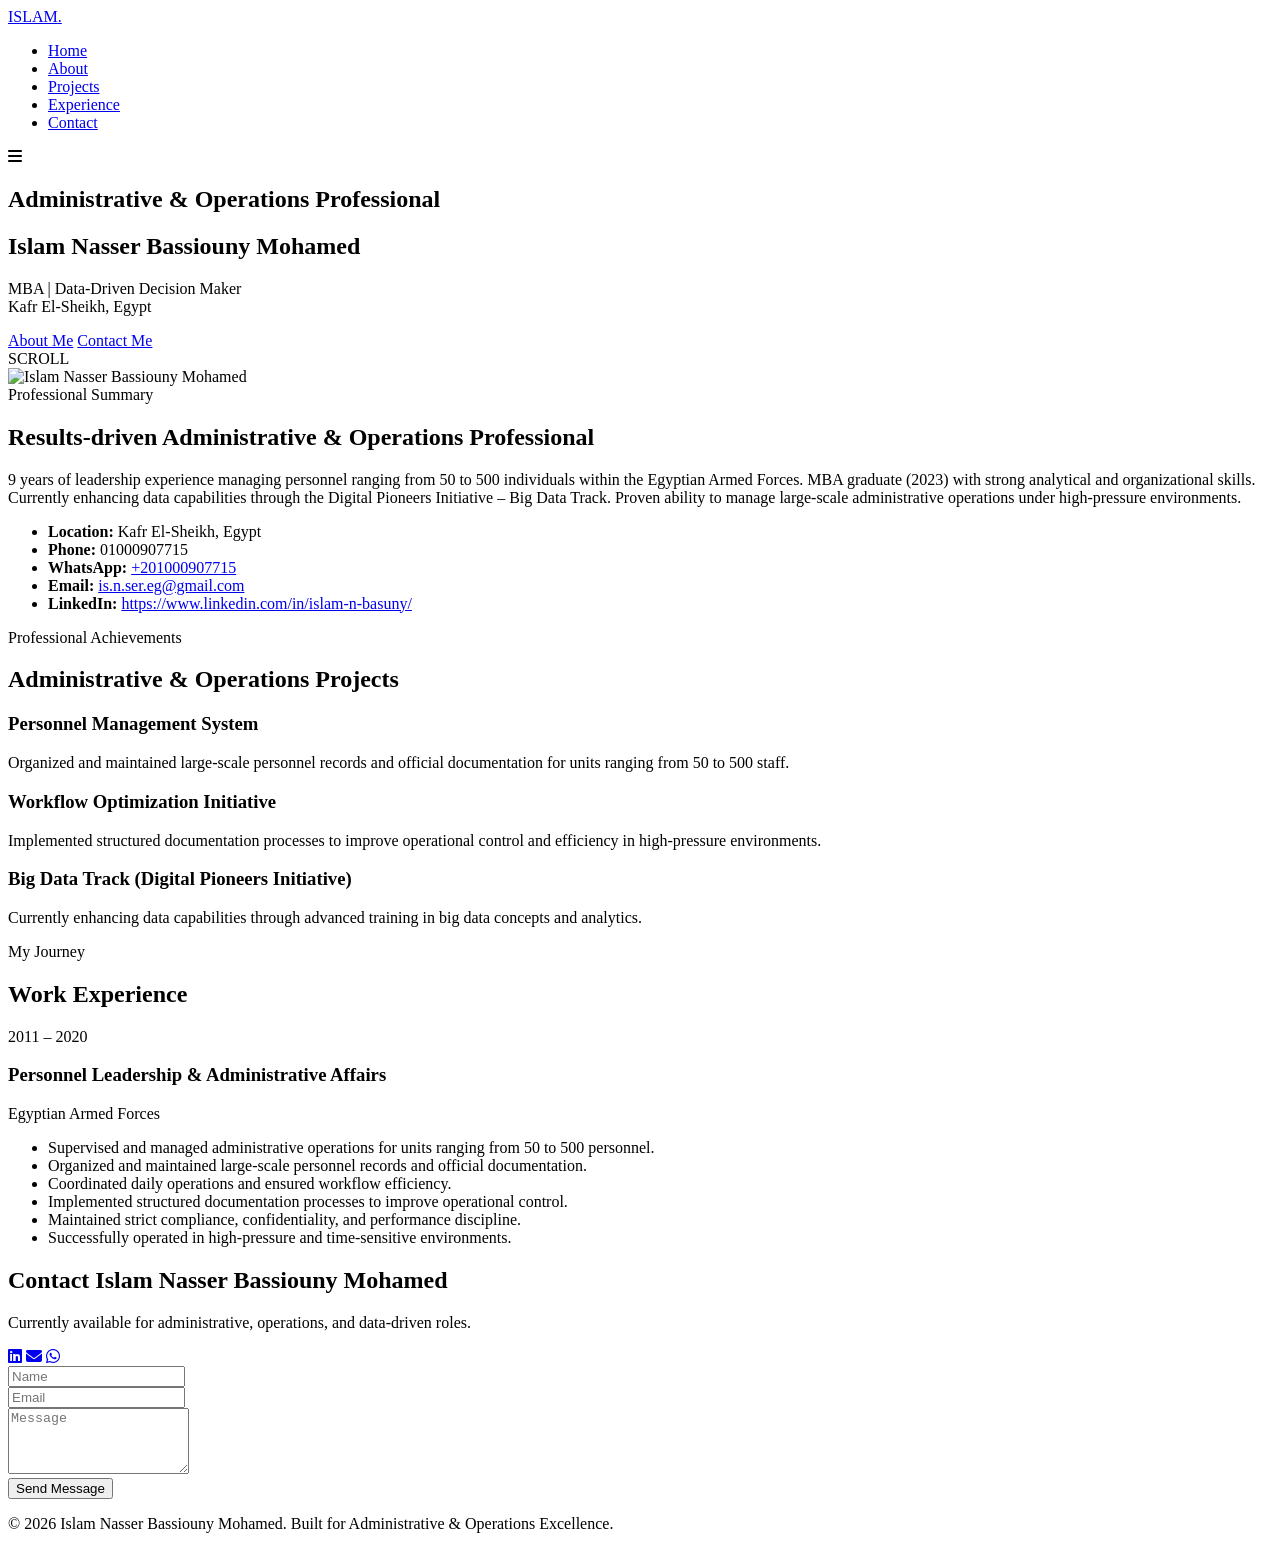
==== index.html @ fb4fb78d "Move portfolio files to root for GitHub Pages" ====
<!DOCTYPE html>
<html lang="en">

<head>
    <meta charset="UTF-8">
    <meta name="viewport" content="width=device-width, initial-scale=1.0">
    <meta name="description" content="Islam Nasser Bassiouny Mohamed | Administrative & Operations Professional Portfolio">
    <title>Islam Nasser Bassiouny Mohamed | Administrative & Operations Professional</title>

    <!-- Fonts -->
    <link rel="preconnect" href="https://fonts.googleapis.com">
    <link rel="preconnect" href="https://fonts.gstatic.com" crossorigin>
    <link
        href="https://fonts.googleapis.com/css2?family=Outfit:wght@300;400;600;800&family=Inter:wght@300;400;500;600&display=swap"
        rel="stylesheet">

    <!-- Icons -->
    <link rel="stylesheet" href="https://cdnjs.cloudflare.com/ajax/libs/font-awesome/6.4.0/css/all.min.css">

    <!-- Styles -->
    <link rel="stylesheet" href="style.css">
</head>

<body>
    <!-- Background Elements -->
    <div class="glow-sphere sphere-1"></div>
    <div class="glow-sphere sphere-2"></div>

    <!-- Navigation -->
    <nav id="navbar">
        <div class="nav-container">
            <a href="#" class="logo">ISLAM<span>.</span></a>
            <ul class="nav-links">
                <li><a href="#hero" class="active">Home</a></li>
                <li><a href="#about">About</a></li>
                <li><a href="#projects">Projects</a></li>
                <li><a href="#experience">Experience</a></li>
                <li><a href="#contact">Contact</a></li>
            </ul>
            <div class="menu-toggle">
                <i class="fas fa-bars"></i>
            </div>
        </div>
    </nav>

    <main>
        <!-- Hero Section -->
        <section id="hero" class="hero-section">
            <div class="container">
                <div class="hero-content">
                    <h2 class="reveal-text">Administrative & Operations Professional</h2>
                    <h1 class="reveal-text delay-1">Islam Nasser Bassiouny Mohamed</h1>
                    <p class="reveal-text delay-2">MBA | Data-Driven Decision Maker<br>Kafr El-Sheikh, Egypt</p>
                    <div class="hero-btns reveal-text delay-3">
                        <a href="#about" class="btn btn-primary">About Me</a>
                        <a href="mailto:is.n.ser.eg@gmail.com" class="btn btn-secondary">Contact Me</a>
                    </div>
                </div>
            </div>
            <div class="scroll-indicator">
                <span>SCROLL</span>
                <div class="line"></div>
            </div>
        </section>

        <!-- About Section -->
        <section id="about" class="section">
            <div class="container">
                <div class="about-flex">
                    <div class="about-image">
                        <div class="image-wrapper">
                            <img src="avatar.jpg" alt="Islam Nasser Bassiouny Mohamed">
                        </div>
                    </div>
                    <div class="about-content">
                        <span class="subtitle">Professional Summary</span>
                        <h2>Results-driven Administrative & Operations Professional</h2>
                        <p>9 years of leadership experience managing personnel ranging from 50 to 500 individuals within the Egyptian Armed Forces. MBA graduate (2023) with strong analytical and organizational skills. Currently enhancing data capabilities through the Digital Pioneers Initiative – Big Data Track. Proven ability to manage large-scale administrative operations under high-pressure environments.</p>
                        <ul class="contact-list">
                            <li><strong>Location:</strong> Kafr El-Sheikh, Egypt</li>
                            <li><strong>Phone:</strong> 01000907715</li>
                            <li><strong>WhatsApp:</strong> <a href="https://wa.me/201000907715" target="_blank">+201000907715</a></li>
                            <li><strong>Email:</strong> <a href="mailto:is.n.ser.eg@gmail.com">is.n.ser.eg@gmail.com</a></li>
                            <li><strong>LinkedIn:</strong> <a href="https://www.linkedin.com/in/islam-n-basuny/" target="_blank">https://www.linkedin.com/in/islam-n-basuny/</a></li>
                        </ul>
                    </div>
                </div>
            </div>
        </section>

        <!-- Projects Section -->
        <section id="projects" class="section">
            <div class="container">
                <div class="section-header">
                    <span class="subtitle">Professional Achievements</span>
                    <h2>Administrative & Operations Projects</h2>
                </div>
                <div class="projects-grid">
                    <div class="project-card">
                        <div class="project-info">
                            <h3>Personnel Management System</h3>
                            <p>Organized and maintained large-scale personnel records and official documentation for units ranging from 50 to 500 staff.</p>
                        </div>
                    </div>
                    <div class="project-card">
                        <div class="project-info">
                            <h3>Workflow Optimization Initiative</h3>
                            <p>Implemented structured documentation processes to improve operational control and efficiency in high-pressure environments.</p>
                        </div>
                    </div>
                    <div class="project-card">
                        <div class="project-info">
                            <h3>Big Data Track (Digital Pioneers Initiative)</h3>
                            <p>Currently enhancing data capabilities through advanced training in big data concepts and analytics.</p>
                        </div>
                    </div>
                </div>
            </div>
        </section>

        <!-- Experience Section -->
        <section id="experience" class="section">
            <div class="container">
                <div class="section-header">
                    <span class="subtitle">My Journey</span>
                    <h2>Work Experience</h2>
                </div>
                <div class="experience-list">
                    <div class="experience-item">
                        <div class="exp-date">2011 – 2020</div>
                        <div class="exp-content">
                            <h3>Personnel Leadership & Administrative Affairs</h3>
                            <p class="company">Egyptian Armed Forces</p>
                            <ul>
                                <li>Supervised and managed administrative operations for units ranging from 50 to 500 personnel.</li>
                                <li>Organized and maintained large-scale personnel records and official documentation.</li>
                                <li>Coordinated daily operations and ensured workflow efficiency.</li>
                                <li>Implemented structured documentation processes to improve operational control.</li>
                                <li>Maintained strict compliance, confidentiality, and performance discipline.</li>
                                <li>Successfully operated in high-pressure and time-sensitive environments.</li>
                            </ul>
                        </div>
                    </div>
                </div>
            </div>
        </section>

        <!-- Contact Section -->
        <section id="contact" class="section">
            <div class="container">
                <div class="contact-card">
                    <div class="contact-info">
                        <h2>Contact Islam Nasser Bassiouny Mohamed</h2>
                        <p>Currently available for administrative, operations, and data-driven roles.</p>
                        <div class="social-links">
                            <a href="https://www.linkedin.com/in/islam-n-basuny/" target="_blank"><i class="fab fa-linkedin"></i></a>
                            <a href="mailto:is.n.ser.eg@gmail.com"><i class="fas fa-envelope"></i></a>
                            <a href="https://wa.me/201000907715" target="_blank"><i class="fab fa-whatsapp"></i></a>
                        </div>
                    </div>
                    <form class="contact-form">
                        <div class="form-group">
                            <input type="text" placeholder="Name" required>
                        </div>
                        <div class="form-group">
                            <input type="email" placeholder="Email" required>
                        </div>
                        <div class="form-group">
                            <textarea placeholder="Message" rows="4" required></textarea>
                        </div>
                        <button type="submit" class="btn btn-primary">Send Message</button>
                    </form>
                </div>
            </div>
        </section>
    </main>

    <footer>
        <div class="container">
            <p>&copy; 2026 Islam Nasser Bassiouny Mohamed. Built for Administrative & Operations Excellence.</p>
        </div>
    </footer>

    <!-- Scripts -->
    <script src="script.js"></script>
</body>

</html>
---- style.css ----
/* ...existing code from protfolio-master/style.css... */
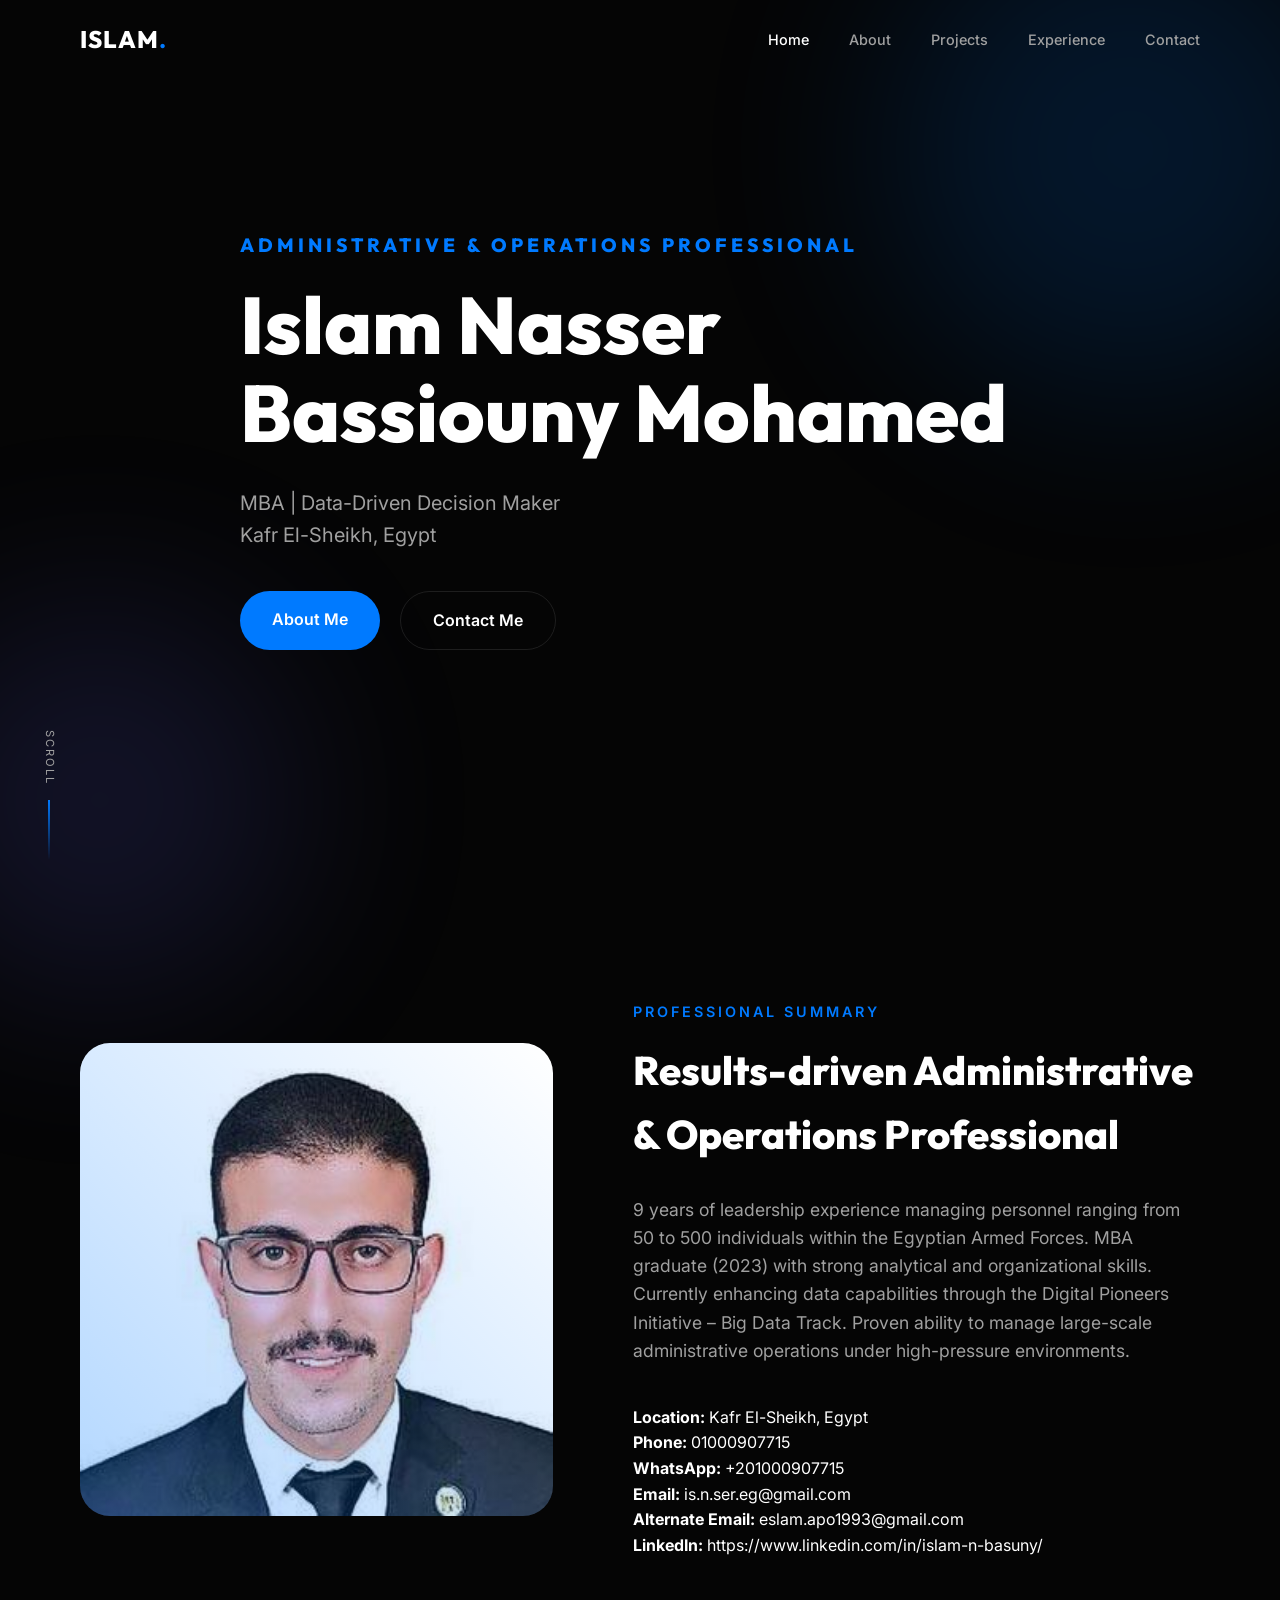
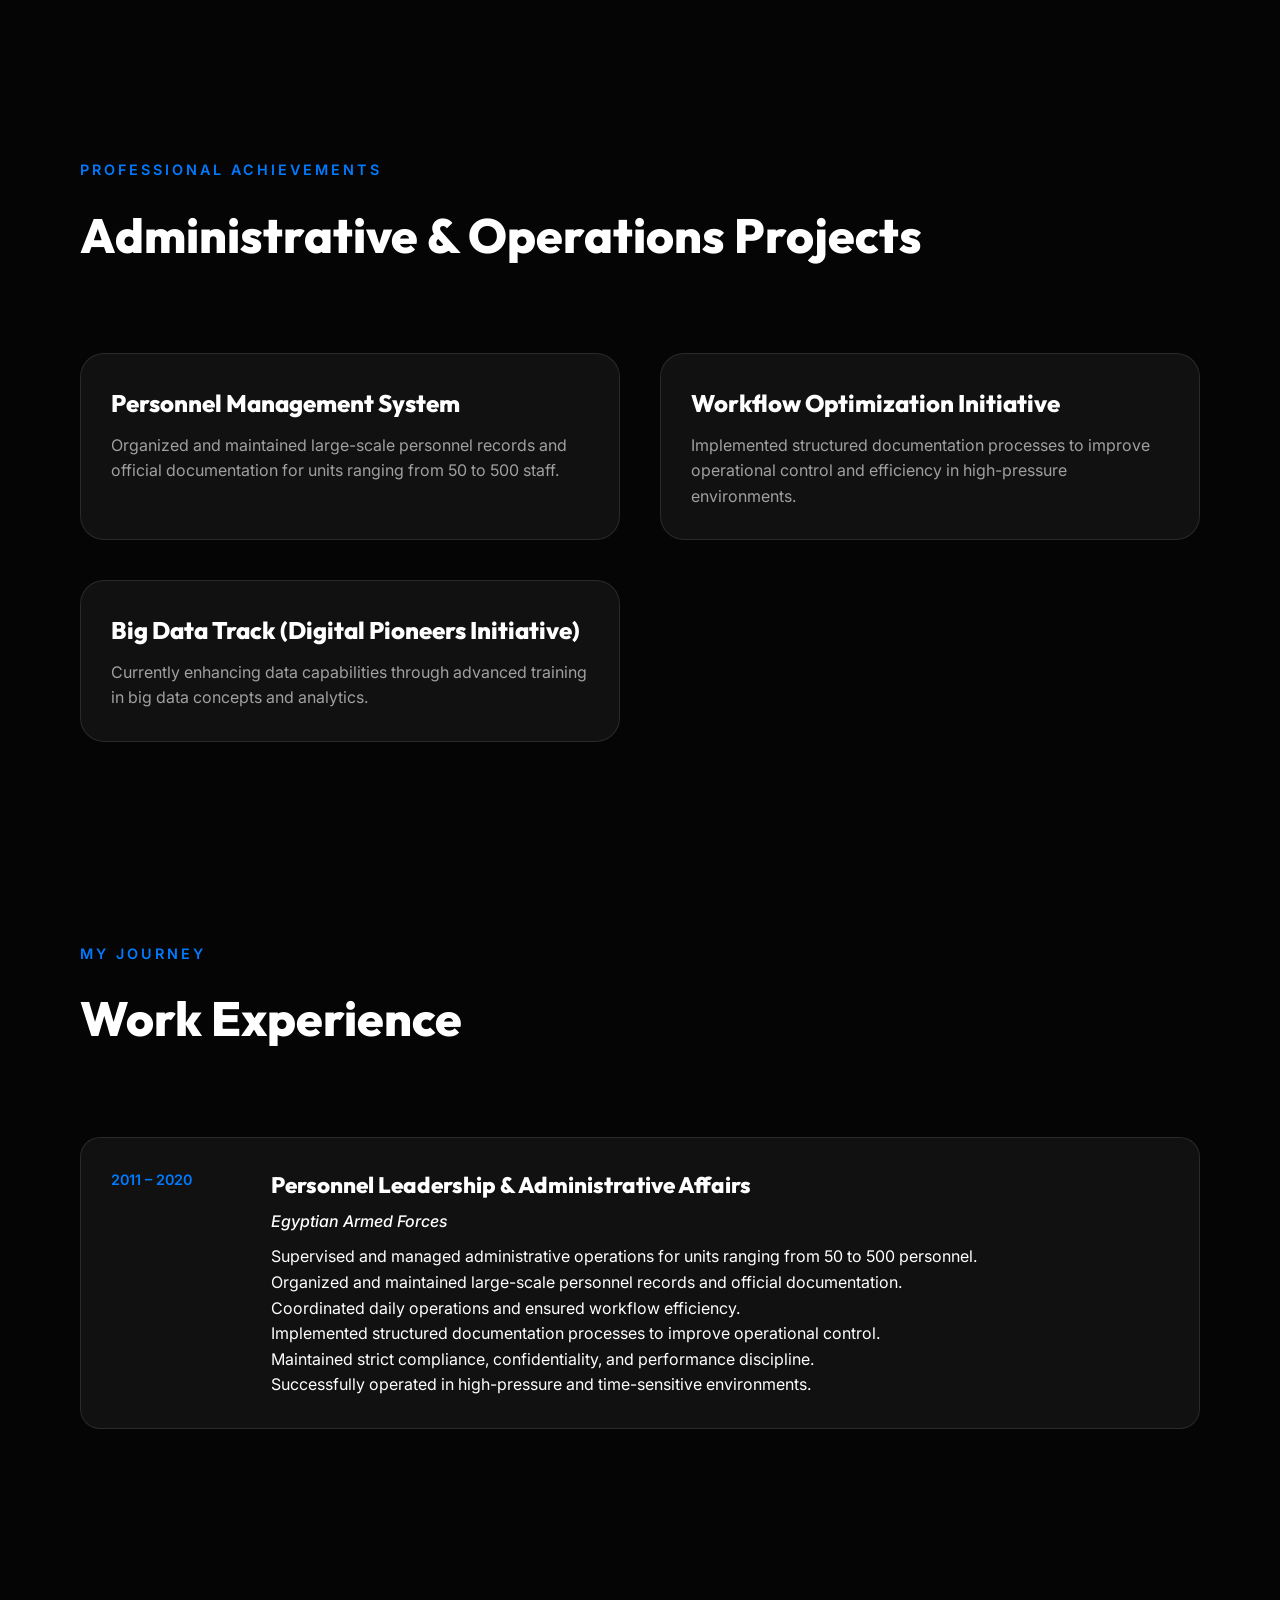
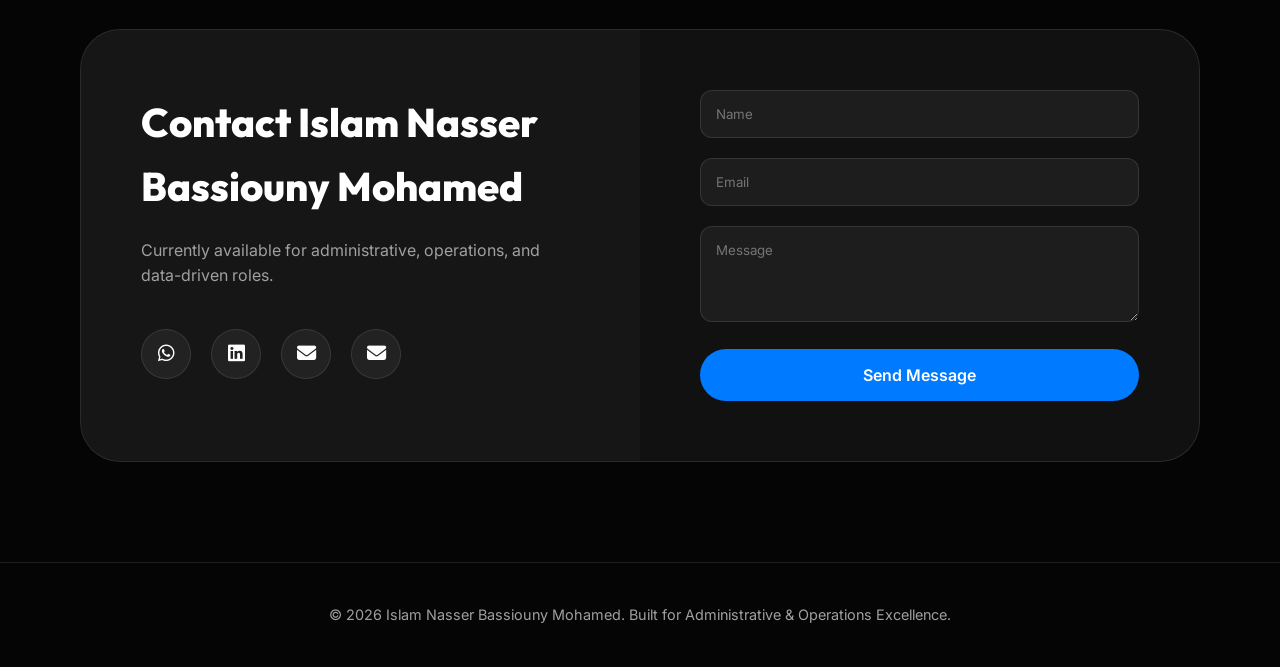
==== commit f635479a: "Remove portfolio files and assets, including README, HTML, CSS, JS, and images; restructure project " ====
--- a/index.html
+++ b/index.html
@@ -55,6 +55,7 @@
                         <a href="#about" class="btn btn-primary">About Me</a>
                         <a href="mailto:is.n.ser.eg@gmail.com" class="btn btn-secondary">Contact Me</a>
                     </div>
+                    <!-- Contact info removed as requested -->
                 </div>
             </div>
             <div class="scroll-indicator">
@@ -81,6 +82,7 @@
                             <li><strong>Phone:</strong> 01000907715</li>
                             <li><strong>WhatsApp:</strong> <a href="https://wa.me/201000907715" target="_blank">+201000907715</a></li>
                             <li><strong>Email:</strong> <a href="mailto:is.n.ser.eg@gmail.com">is.n.ser.eg@gmail.com</a></li>
+                            <li><strong>Alternate Email:</strong> <a href="mailto:eslam.apo1993@gmail.com">eslam.apo1993@gmail.com</a></li>
                             <li><strong>LinkedIn:</strong> <a href="https://www.linkedin.com/in/islam-n-basuny/" target="_blank">https://www.linkedin.com/in/islam-n-basuny/</a></li>
                         </ul>
                     </div>
@@ -153,9 +155,10 @@
                         <h2>Contact Islam Nasser Bassiouny Mohamed</h2>
                         <p>Currently available for administrative, operations, and data-driven roles.</p>
                         <div class="social-links">
+                                                        <a href="https://wa.me/201000907715" target="_blank"><i class="fab fa-whatsapp"></i></a>
                             <a href="https://www.linkedin.com/in/islam-n-basuny/" target="_blank"><i class="fab fa-linkedin"></i></a>
                             <a href="mailto:is.n.ser.eg@gmail.com"><i class="fas fa-envelope"></i></a>
-                            <a href="https://wa.me/201000907715" target="_blank"><i class="fab fa-whatsapp"></i></a>
+                            <a href="mailto:eslam.apo1993@gmail.com"><i class="fas fa-envelope"></i></a>
                         </div>
                     </div>
                     <form class="contact-form">
@@ -185,4 +188,4 @@
     <script src="script.js"></script>
 </body>
 
-</html>
+</html>
--- a/style.css
+++ b/style.css
@@ -1 +1,632 @@
-/* ...existing code from protfolio-master/style.css... */+:root {
+    --bg-color: #050505;
+    --text-color: #ffffff;
+    --text-muted: #a0a0a0;
+    --primary-color: #007aff;
+    --secondary-color: #6366f1;
+    --accent-color: #ff2d55;
+    --glass-bg: rgba(255, 255, 255, 0.05);
+    --glass-border: rgba(255, 255, 255, 0.1);
+    --nav-height: 80px;
+    --container-width: 1200px;
+    --transition: all 0.4s cubic-bezier(0.16, 1, 0.3, 1);
+}
+
+* {
+    margin: 0;
+    padding: 0;
+    box-sizing: border-box;
+    font-family: 'Inter', sans-serif;
+}
+
+html {
+    scroll-behavior: smooth;
+}
+
+body {
+    background-color: var(--bg-color);
+    color: var(--text-color);
+    overflow-x: hidden;
+    line-height: 1.6;
+}
+
+h1,
+h2,
+h3,
+.logo {
+    font-family: 'Outfit', sans-serif;
+    font-weight: 800;
+}
+
+a {
+    text-decoration: none;
+    color: inherit;
+    transition: var(--transition);
+}
+
+ul {
+    list-style: none;
+}
+
+.container {
+    max-width: var(--container-width);
+    margin: 0 auto;
+    padding: 0 40px;
+}
+
+section {
+    padding: 100px 0;
+    position: relative;
+    z-index: 1;
+}
+
+/* Background Spheres */
+.glow-sphere {
+    position: fixed;
+    border-radius: 50%;
+    filter: blur(100px);
+    z-index: 0;
+    opacity: 0.15;
+    pointer-events: none;
+}
+
+.sphere-1 {
+    width: 500px;
+    height: 500px;
+    background: var(--primary-color);
+    top: -100px;
+    right: -100px;
+    animation: move-sphere 20s infinite alternate ease-in-out;
+}
+
+.sphere-2 {
+    width: 400px;
+    height: 400px;
+    background: var(--secondary-color);
+    bottom: -100px;
+    left: -100px;
+    animation: move-sphere 25s infinite alternate-reverse ease-in-out;
+}
+
+@keyframes move-sphere {
+    0% {
+        transform: translate(0, 0);
+    }
+
+    100% {
+        transform: translate(50px, 100px);
+    }
+}
+
+/* Navigation */
+#navbar {
+    height: var(--nav-height);
+    width: 100%;
+    position: fixed;
+    top: 0;
+    left: 0;
+    z-index: 100;
+    display: flex;
+    align-items: center;
+    transition: var(--transition);
+}
+
+#navbar.scrolled {
+    background: rgba(5, 5, 5, 0.8);
+    backdrop-filter: blur(20px);
+    border-bottom: 1px solid var(--glass-border);
+}
+
+.nav-container {
+    max-width: var(--container-width);
+    width: 100%;
+    margin: 0 auto;
+    padding: 0 40px;
+    display: flex;
+    justify-content: space-between;
+    align-items: center;
+}
+
+.logo {
+    font-size: 1.5rem;
+    letter-spacing: 1px;
+}
+
+.logo span {
+    color: var(--primary-color);
+}
+
+.nav-links {
+    display: flex;
+    gap: 40px;
+}
+
+.nav-links a {
+    font-size: 0.9rem;
+    font-weight: 500;
+    color: var(--text-muted);
+}
+
+.nav-links a:hover,
+.nav-links a.active {
+    color: var(--text-color);
+}
+
+.menu-toggle {
+    display: none;
+    font-size: 1.5rem;
+    cursor: pointer;
+}
+
+/* Hero Section */
+.hero-section {
+    height: 100vh;
+    display: flex;
+    align-items: center;
+    padding-top: var(--nav-height);
+}
+
+.hero-content {
+    max-width: 800px;
+}
+
+.hero-content h2 {
+    font-size: 1.2rem;
+    color: var(--primary-color);
+    text-transform: uppercase;
+    letter-spacing: 4px;
+    margin-bottom: 20px;
+}
+
+.hero-content h1 {
+    font-size: 5rem;
+    line-height: 1.1;
+    margin-bottom: 30px;
+}
+
+.hero-content h1 span {
+    background: linear-gradient(90deg, var(--primary-color), var(--secondary-color));
+    -webkit-background-clip: text;
+    -webkit-text-fill-color: transparent;
+}
+
+.hero-content p {
+    font-size: 1.25rem;
+    color: var(--text-muted);
+    margin-bottom: 40px;
+    max-width: 600px;
+}
+
+.hero-btns {
+    display: flex;
+    gap: 20px;
+}
+
+.btn {
+    padding: 16px 32px;
+    border-radius: 50px;
+    font-weight: 600;
+    font-size: 1rem;
+    cursor: pointer;
+    border: none;
+    transition: var(--transition);
+}
+
+.btn-primary {
+    background: var(--primary-color);
+    color: white;
+}
+
+.btn-primary:hover {
+    background: #006ae0;
+    transform: translateY(-5px);
+    box-shadow: 0 10px 30px rgba(0, 122, 255, 0.3);
+}
+
+.btn-secondary {
+    background: transparent;
+    color: white;
+    border: 1px solid var(--glass-border);
+}
+
+.btn-secondary:hover {
+    background: var(--glass-bg);
+    transform: translateY(-5px);
+}
+
+/* Scroll Indicator */
+.scroll-indicator {
+    position: absolute;
+    bottom: 40px;
+    left: 40px;
+    display: flex;
+    flex-direction: column;
+    align-items: center;
+    gap: 15px;
+}
+
+.scroll-indicator span {
+    font-size: 0.7rem;
+    letter-spacing: 2px;
+    writing-mode: vertical-lr;
+    color: var(--text-muted);
+}
+
+.scroll-indicator .line {
+    width: 2px;
+    height: 60px;
+    background: linear-gradient(to bottom, var(--primary-color), transparent);
+}
+
+/* Sections Common */
+.section-header {
+    margin-bottom: 80px;
+}
+
+.subtitle {
+    font-size: 0.9rem;
+    color: var(--primary-color);
+    text-transform: uppercase;
+    letter-spacing: 3px;
+    font-weight: 600;
+    display: block;
+    margin-bottom: 15px;
+}
+
+.section-header h2 {
+    font-size: 3rem;
+}
+
+/* Projects Grid */
+.projects-grid {
+    display: grid;
+    grid-template-columns: repeat(auto-fill, minmax(350px, 1fr));
+    gap: 40px;
+}
+
+.project-card {
+    border-radius: 24px;
+    overflow: hidden;
+    background: var(--glass-bg);
+    border: 1px solid var(--glass-border);
+    transition: var(--transition);
+}
+
+.project-card:hover {
+    transform: translateY(-10px);
+    border-color: rgba(255, 255, 255, 0.2);
+}
+
+.project-img {
+    height: 300px;
+    position: relative;
+    overflow: hidden;
+}
+
+.project-img img {
+    width: 100%;
+    height: 100%;
+    object-fit: cover;
+    transition: var(--transition);
+}
+
+.project-card:hover .project-img img {
+    transform: scale(1.1);
+}
+
+.project-overlay {
+    position: absolute;
+    top: 0;
+    left: 0;
+    width: 100%;
+    height: 100%;
+    background: rgba(0, 0, 0, 0.4);
+    opacity: 0;
+    transition: var(--transition);
+    display: flex;
+    justify-content: space-between;
+    align-items: flex-end;
+    padding: 30px;
+}
+
+.project-card:hover .project-overlay {
+    opacity: 1;
+}
+
+.project-tags {
+    display: flex;
+    gap: 10px;
+}
+
+.project-tags span {
+    background: rgba(255, 255, 255, 0.2);
+    backdrop-filter: blur(10px);
+    padding: 6px 14px;
+    border-radius: 50px;
+    font-size: 0.75rem;
+    font-weight: 500;
+}
+
+.project-link {
+    width: 50px;
+    height: 50px;
+    background: white;
+    color: black;
+    border-radius: 50%;
+    display: flex;
+    align-items: center;
+    justify-content: center;
+    font-size: 1.2rem;
+}
+
+.project-info {
+    padding: 30px;
+}
+
+.project-info h3 {
+    font-size: 1.5rem;
+    margin-bottom: 10px;
+}
+
+.project-info p {
+    color: var(--text-muted);
+}
+
+/* About Section */
+.about-flex {
+    display: flex;
+    align-items: center;
+    gap: 80px;
+}
+
+.about-image {
+    flex: 1;
+}
+
+.image-wrapper {
+    position: relative;
+    border-radius: 30px;
+    overflow: hidden;
+}
+
+.image-wrapper::after {
+    content: '';
+    position: absolute;
+    top: 0;
+    left: 0;
+    width: 100%;
+    height: 100%;
+    background: linear-gradient(45deg, var(--primary-color), transparent);
+    opacity: 0.3;
+}
+
+.about-image img {
+    width: 100%;
+    display: block;
+}
+
+.about-content {
+    flex: 1.2;
+}
+
+.about-content h2 {
+    font-size: 2.5rem;
+    margin-bottom: 30px;
+}
+
+.about-content p {
+    font-size: 1.1rem;
+    color: var(--text-muted);
+    margin-bottom: 40px;
+}
+
+.skills-flex {
+    display: flex;
+    flex-wrap: wrap;
+    gap: 15px;
+}
+
+.skill-item {
+    background: var(--glass-bg);
+    border: 1px solid var(--glass-border);
+    padding: 10px 20px;
+    border-radius: 12px;
+    font-size: 0.9rem;
+    font-weight: 500;
+}
+
+/* Contact Section */
+.contact-card {
+    display: flex;
+    background: var(--glass-bg);
+    border-radius: 40px;
+    border: 1px solid var(--glass-border);
+    overflow: hidden;
+}
+
+.contact-info {
+    flex: 1;
+    padding: 60px;
+    background: rgba(255, 255, 255, 0.02);
+}
+
+.contact-info h2 {
+    font-size: 2.5rem;
+    margin-bottom: 20px;
+}
+
+.contact-info h2 span {
+    color: var(--primary-color);
+}
+
+.contact-info p {
+    color: var(--text-muted);
+    margin-bottom: 40px;
+}
+
+.social-links {
+    display: flex;
+    gap: 20px;
+}
+
+.social-links a {
+    width: 50px;
+    height: 50px;
+    background: var(--glass-bg);
+    border: 1px solid var(--glass-border);
+    border-radius: 50%;
+    display: flex;
+    align-items: center;
+    justify-content: center;
+    font-size: 1.2rem;
+}
+
+.social-links a:hover {
+    background: var(--primary-color);
+    border-color: var(--primary-color);
+}
+
+.contact-form {
+    flex: 1;
+    padding: 60px;
+    display: flex;
+    flex-direction: column;
+    gap: 20px;
+}
+
+.form-group input,
+.form-group textarea {
+    width: 100%;
+    padding: 15px;
+    background: rgba(255, 255, 255, 0.05);
+    border: 1px solid var(--glass-border);
+    border-radius: 12px;
+    color: white;
+    outline: none;
+    transition: var(--transition);
+}
+
+.form-group input:focus,
+.form-group textarea:focus {
+    border-color: var(--primary-color);
+    background: rgba(255, 255, 255, 0.08);
+}
+
+footer {
+    padding: 40px 0;
+    border-top: 1px solid var(--glass-border);
+    text-align: center;
+    color: var(--text-muted);
+    font-size: 0.9rem;
+}
+
+/* Reveal Animations */
+.reveal-text {
+    opacity: 0;
+    transform: translateY(30px);
+    transition: 1s cubic-bezier(0.16, 1, 0.3, 1);
+}
+
+.reveal-text.active {
+    opacity: 1;
+    transform: translateY(0);
+}
+
+.delay-1 {
+    transition-delay: 0.1s;
+}
+
+.delay-2 {
+    transition-delay: 0.2s;
+}
+
+.delay-3 {
+    transition-delay: 0.3s;
+}
+
+/* Experience List */
+.experience-list {
+    display: flex;
+    flex-direction: column;
+    gap: 40px;
+}
+
+.experience-item {
+    display: flex;
+    gap: 40px;
+    padding: 30px;
+    background: var(--glass-bg);
+    border: 1px solid var(--glass-border);
+    border-radius: 20px;
+    transition: var(--transition);
+}
+
+.experience-item:hover {
+    border-color: var(--primary-color);
+    transform: translateX(10px);
+}
+
+.exp-date {
+    font-size: 0.9rem;
+    color: var(--primary-color);
+    font-weight: 600;
+    min-width: 120px;
+}
+
+.exp-content h3 {
+    font-size: 1.4rem;
+    margin-bottom: 5px;
+}
+
+.company {
+    color: var(--text-color);
+    font-weight: 500;
+    margin-bottom: 10px;
+    font-style: italic;
+}
+
+.exp-content p:last-child {
+    color: var(--text-muted);
+}
+
+/* Responsive */
+@media (max-width: 1024px) {
+    .hero-content h1 {
+        font-size: 4rem;
+    }
+
+    .about-flex {
+        flex-direction: column;
+        gap: 40px;
+    }
+
+    .contact-card {
+        flex-direction: column;
+    }
+}
+
+@media (max-width: 768px) {
+    .container {
+        padding: 0 20px;
+    }
+
+    .hero-content h1 {
+        font-size: 3rem;
+    }
+
+    .nav-links {
+        display: none;
+    }
+
+    .menu-toggle {
+        display: block;
+    }
+
+    .section-header h2 {
+        font-size: 2rem;
+    }
+
+    .projects-grid {
+        grid-template-columns: 1fr;
+    }
+}
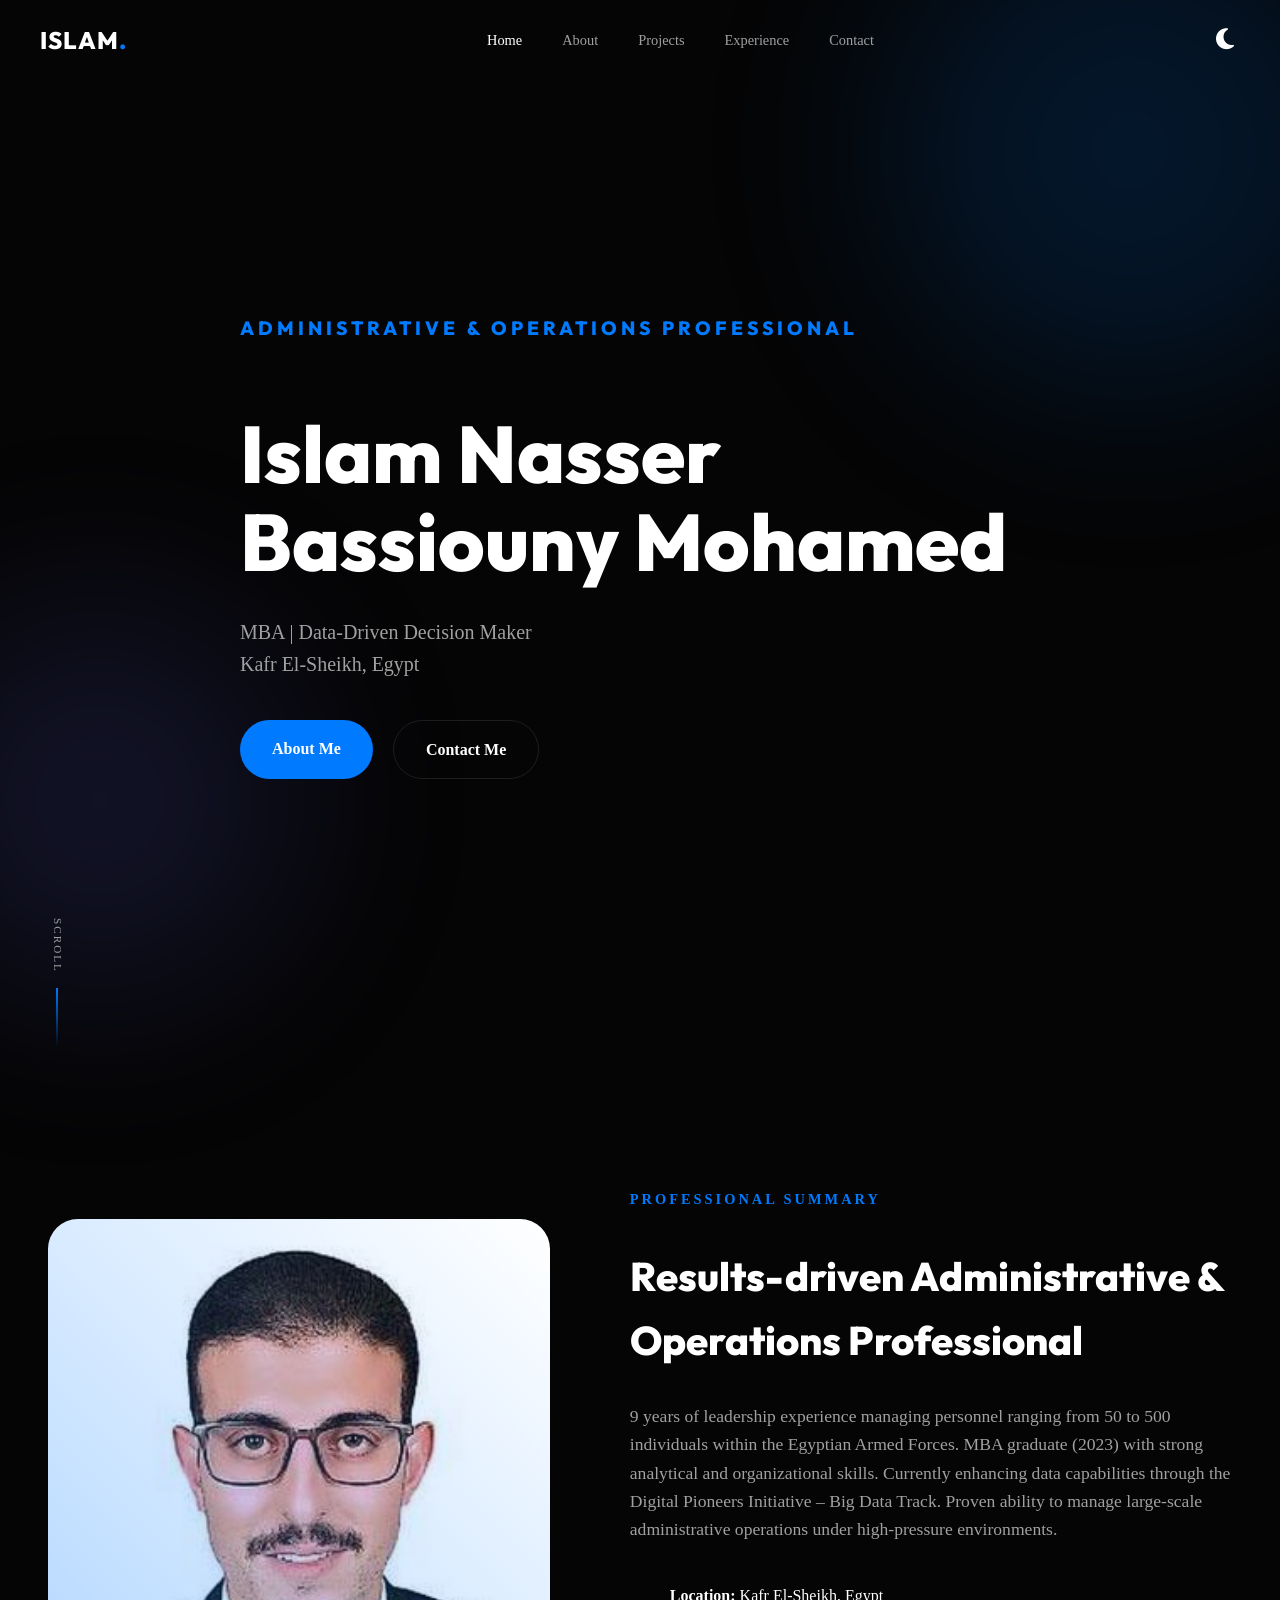
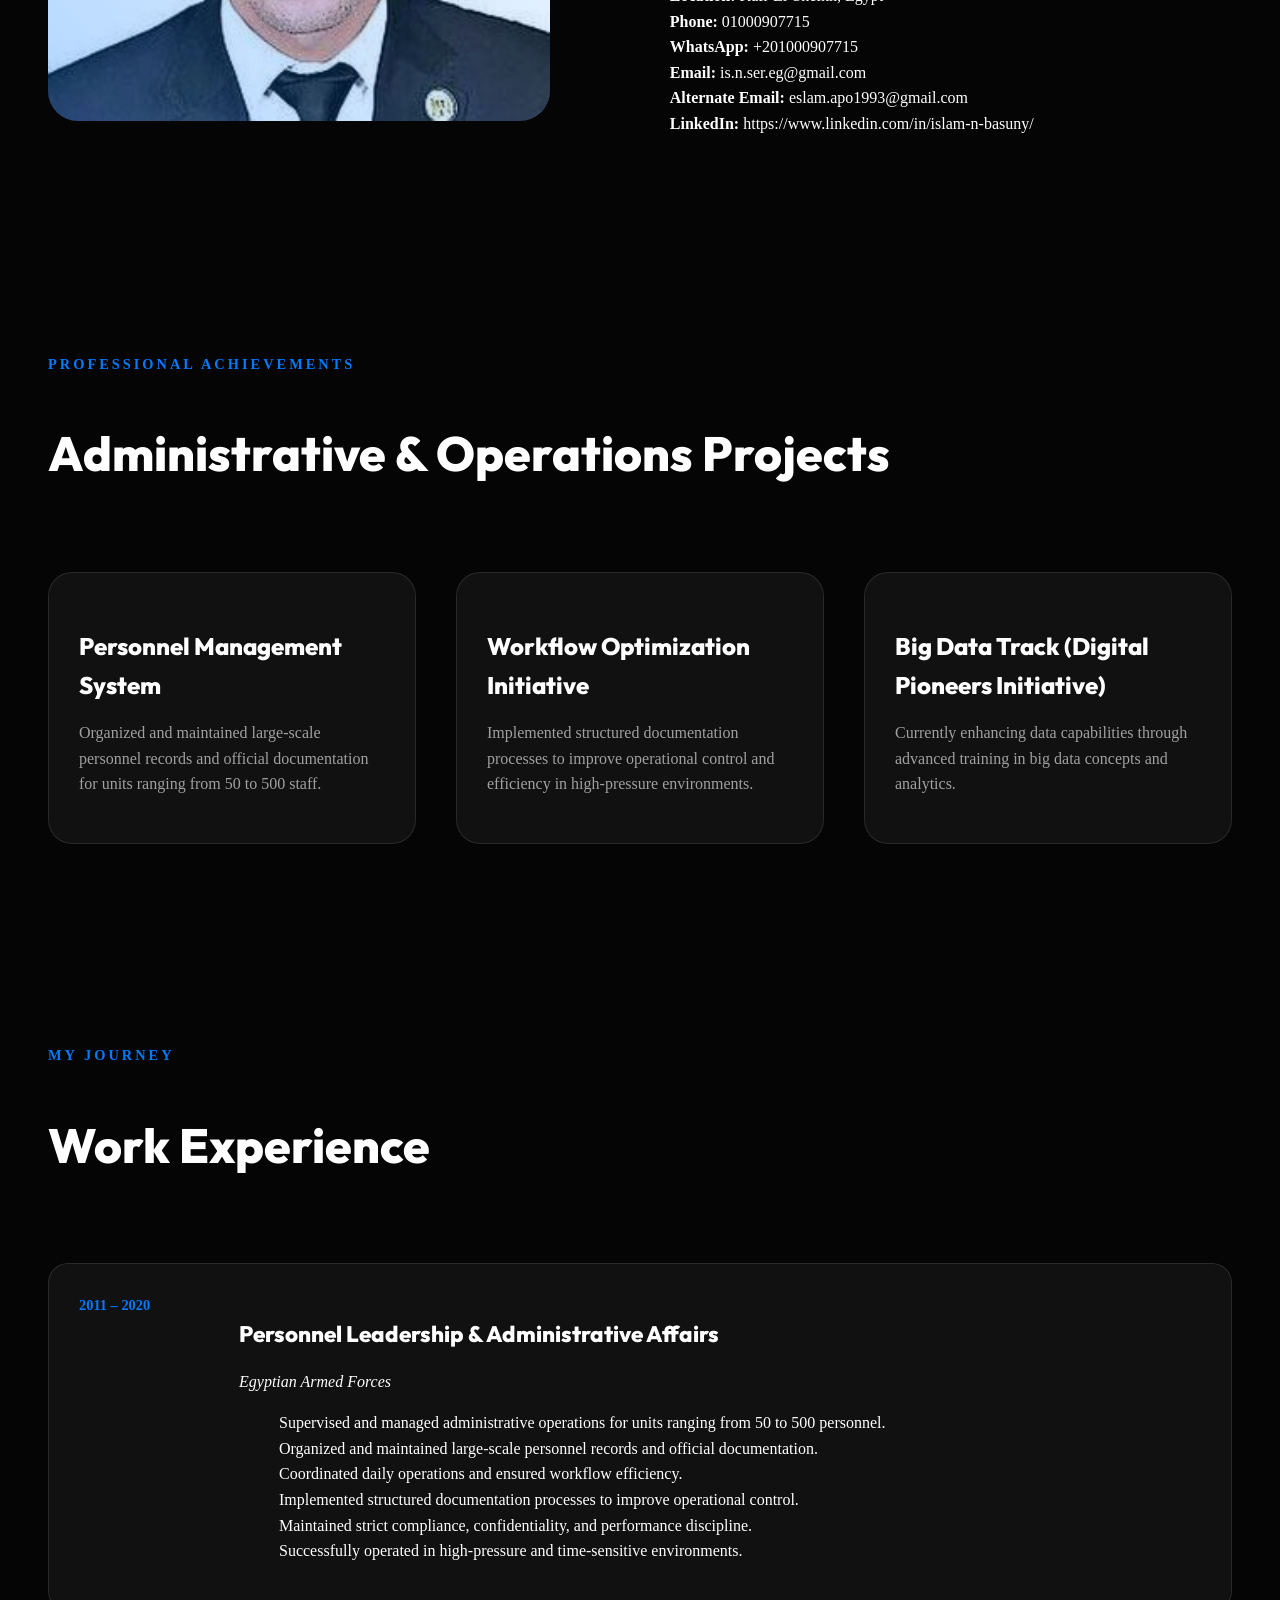
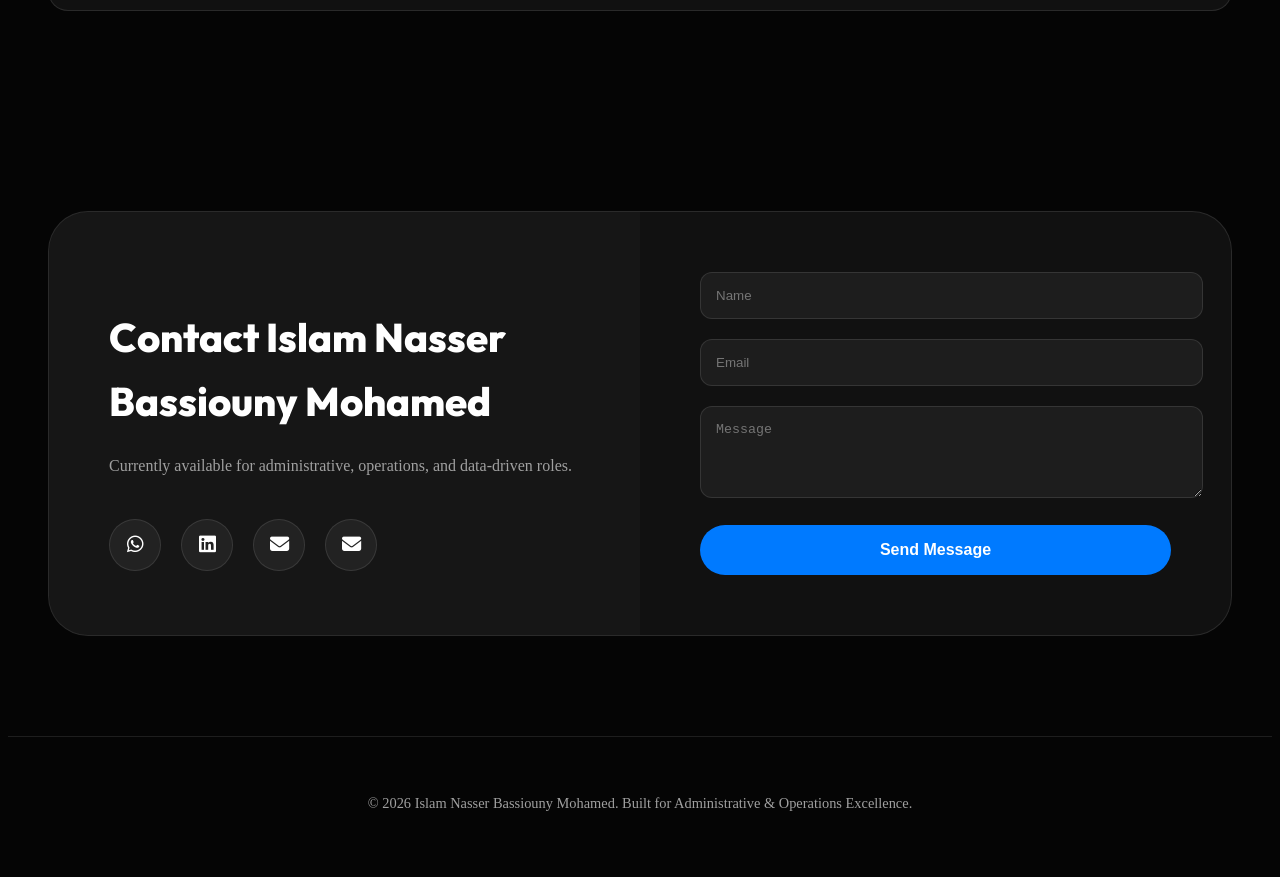
==== commit 2c492be6: "Add theme toggle functionality with light theme styles" ====
--- a/index.html
+++ b/index.html
@@ -37,6 +37,9 @@
                 <li><a href="#experience">Experience</a></li>
                 <li><a href="#contact">Contact</a></li>
             </ul>
+            <button id="theme-toggle" class="theme-toggle-btn" title="Toggle theme">
+                <i class="fas fa-moon"></i>
+            </button>
             <div class="menu-toggle">
                 <i class="fas fa-bars"></i>
             </div>
--- a/style.css
+++ b/style.css
@@ -12,6 +12,31 @@
     --transition: all 0.4s cubic-bezier(0.16, 1, 0.3, 1);
 }
 
+body.light-theme {
+    --bg-color: #f5f5f5;
+    --text-color: #222222;
+    --text-muted: #666666;
+    --primary-color: #007aff;
+    --secondary-color: #6366f1;
+    --accent-color: #ff2d55;
+    --glass-bg: rgba(0, 0, 0, 0.05);
+    --glass-border: rgba(0, 0, 0, 0.1);
+}
+
+.theme-toggle-btn {
+    background: none;
+    border: none;
+    color: var(--text-color);
+    font-size: 1.5rem;
+    cursor: pointer;
+    margin-left: 16px;
+    transition: var(--transition);
+}
+body.light-theme .theme-toggle-btn {
+    color: #222;
+}
+}
+
 * {
     margin: 0;
     padding: 0;
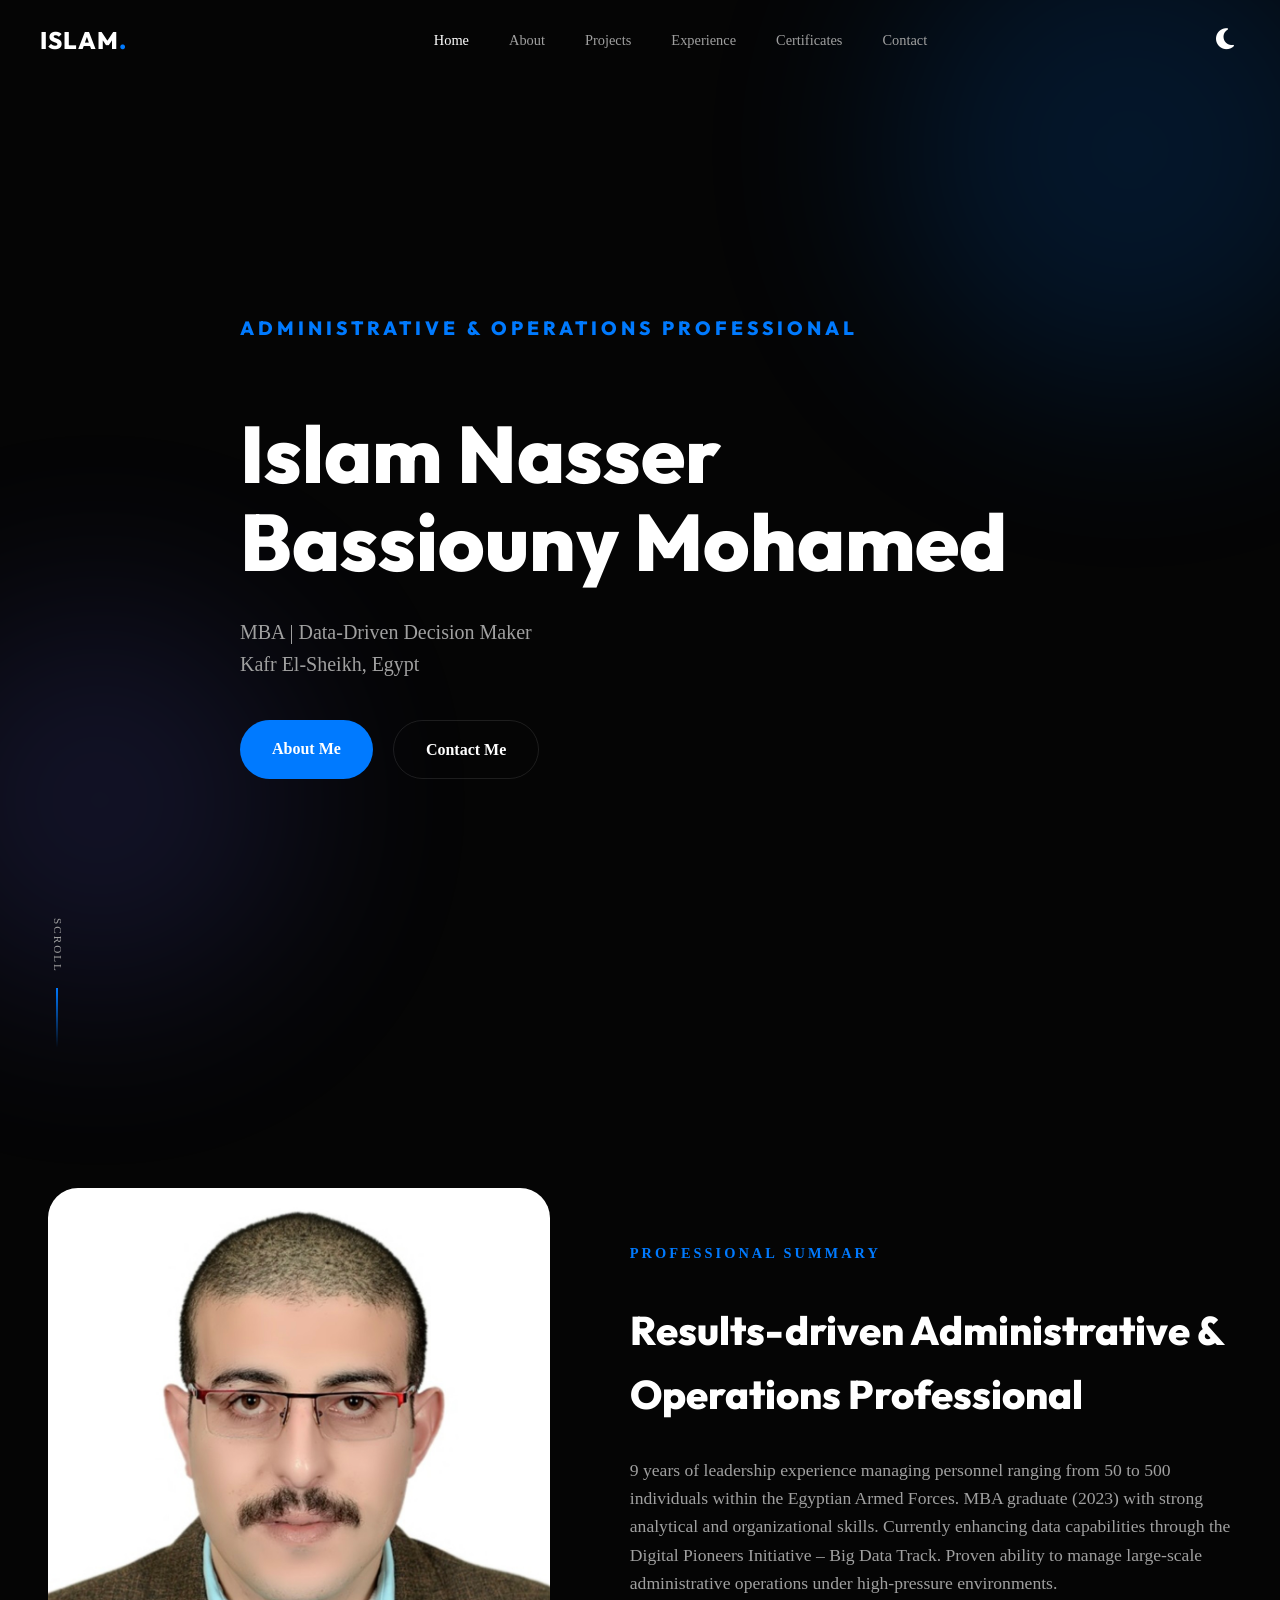
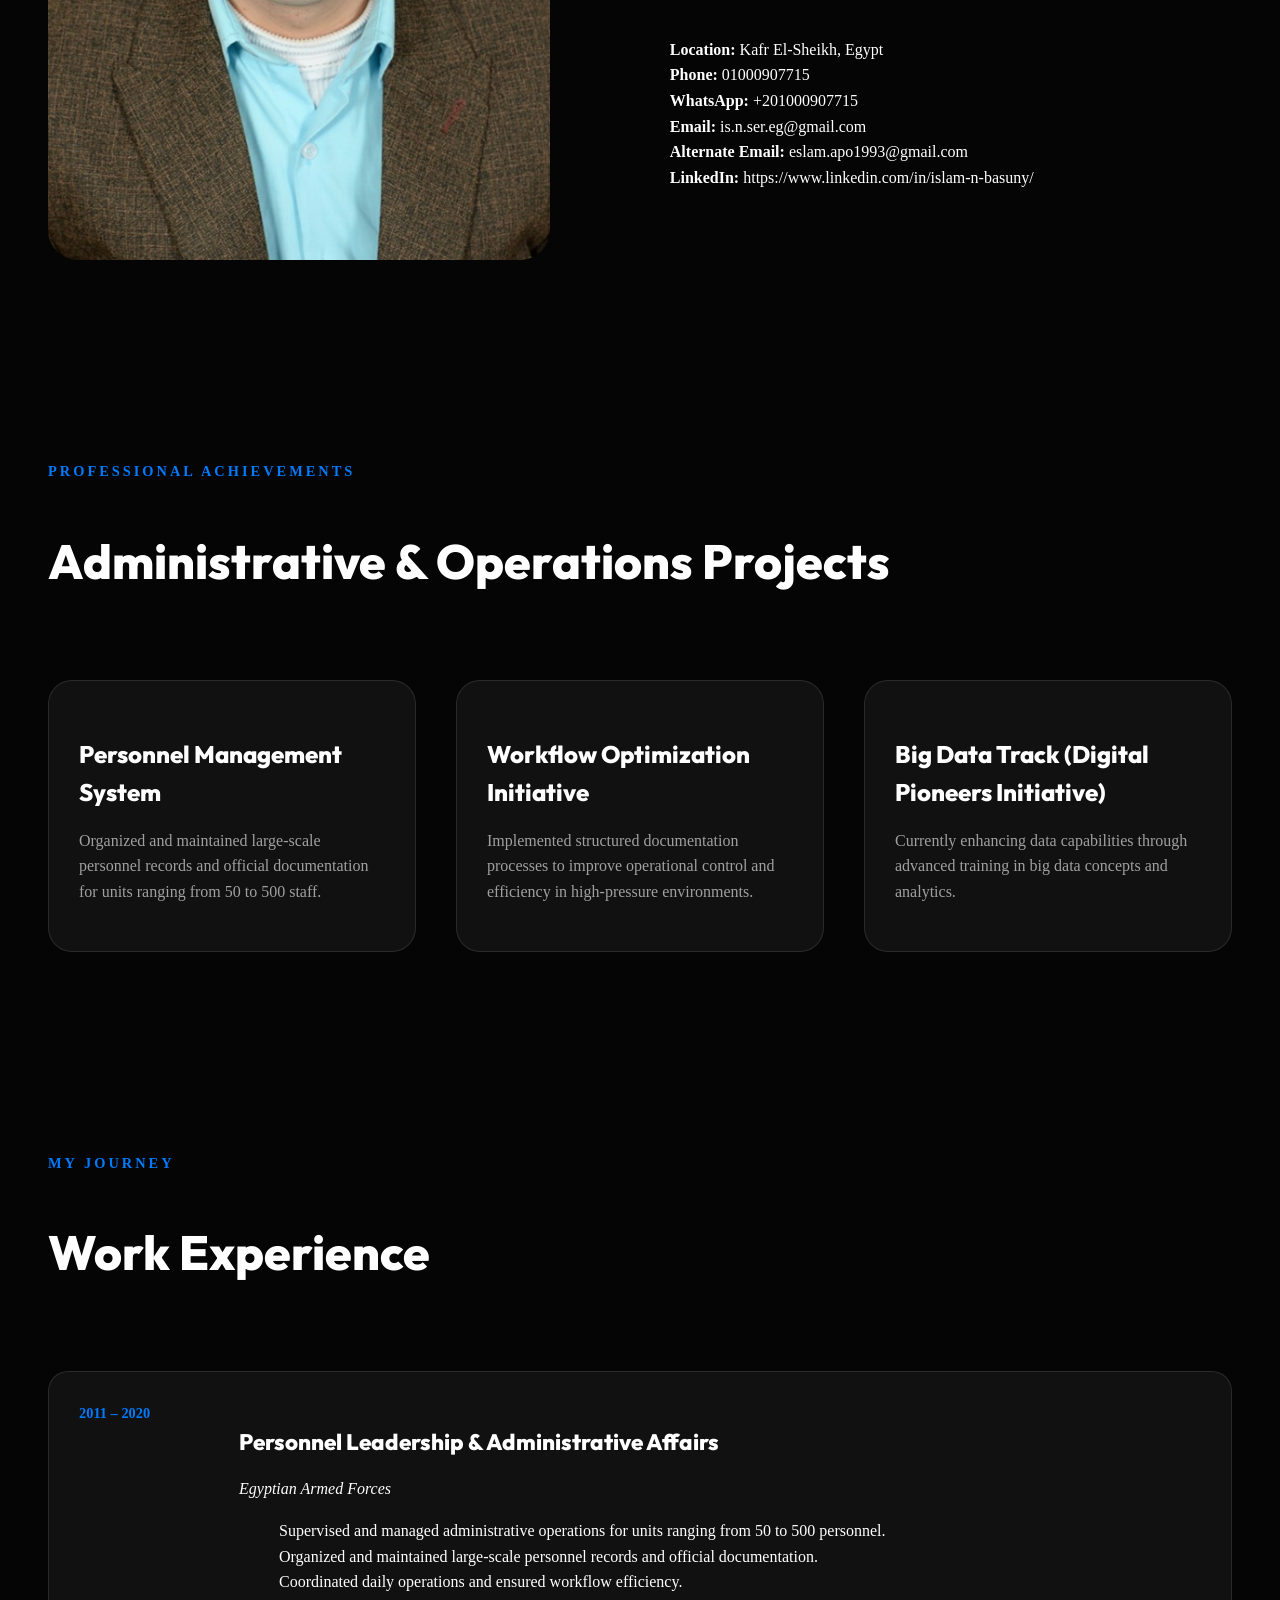
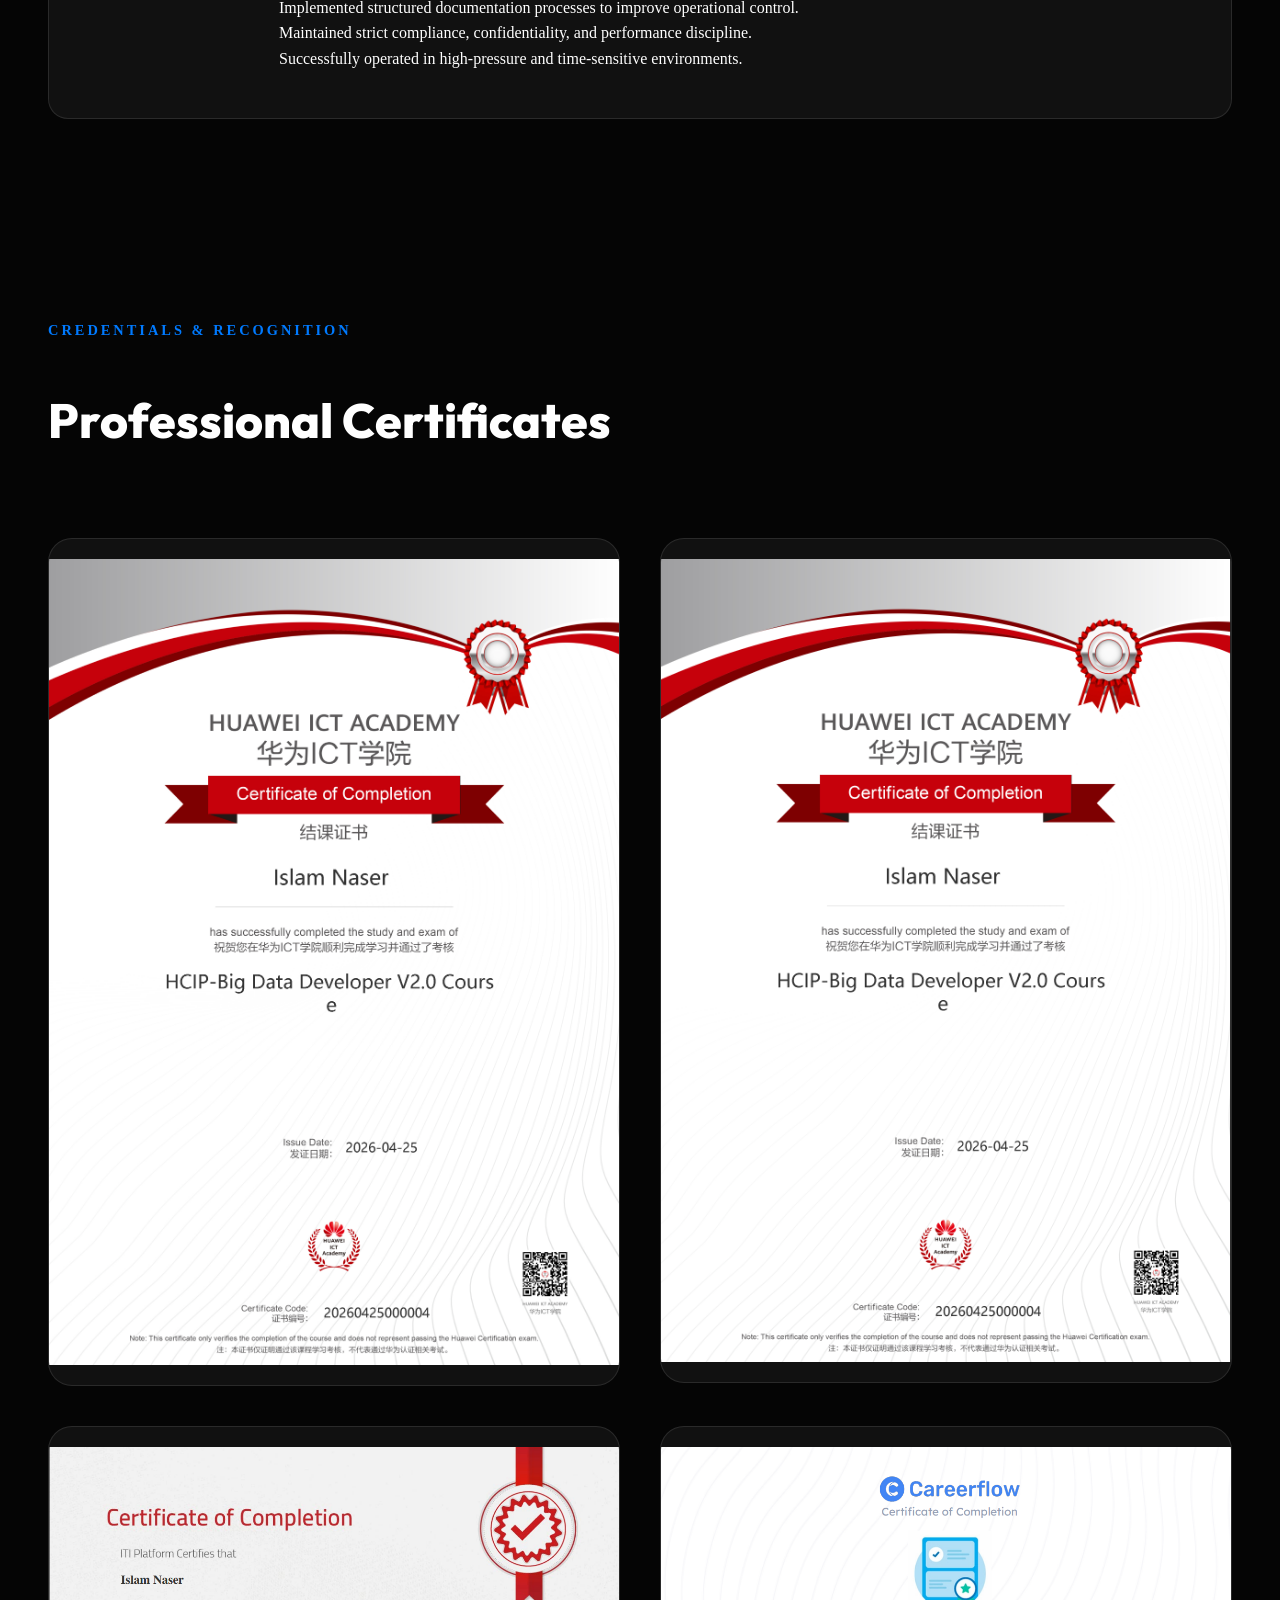
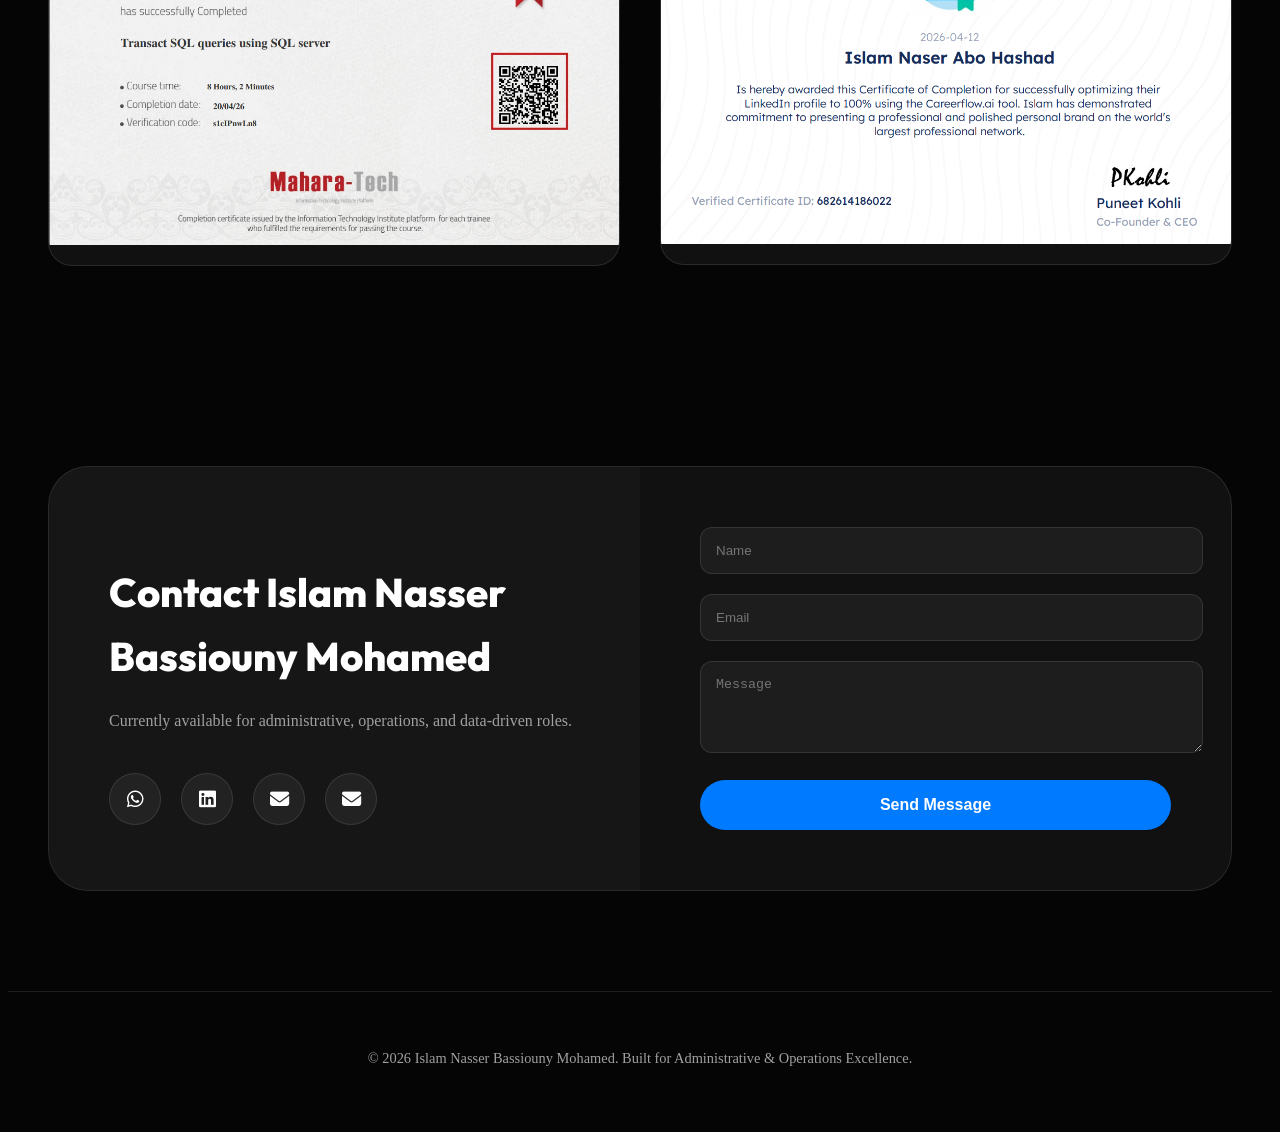
==== commit ab82de7c: "Refactor code structure for improved readability and maintainability" ====
--- a/index.html
+++ b/index.html
@@ -35,6 +35,7 @@
                 <li><a href="#about">About</a></li>
                 <li><a href="#projects">Projects</a></li>
                 <li><a href="#experience">Experience</a></li>
+                <li><a href="#certificates">Certificates</a></li>
                 <li><a href="#contact">Contact</a></li>
             </ul>
             <button id="theme-toggle" class="theme-toggle-btn" title="Toggle theme">
@@ -150,6 +151,30 @@
             </div>
         </section>
 
+        <!-- Certificates Section -->
+        <section id="certificates" class="section">
+            <div class="container">
+                <div class="section-header">
+                    <span class="subtitle">Credentials & Recognition</span>
+                    <h2>Professional Certificates</h2>
+                </div>
+                <div class="certificates-grid">
+                    <div class="certificate-card portrait">
+                        <img src="certificate 01.png" alt="Certificate 1">
+                    </div>
+                    <div class="certificate-card landscape">
+                        <img src="certificate landscape 02.png" alt="Certificate 2">
+                    </div>
+                    <div class="certificate-card landscape">
+                        <img src="certificate landscape 03.png" alt="Certificate 3">
+                    </div>
+                    <div class="certificate-card portrait">
+                        <img src="certificate 04.png" alt="Certificate 4">
+                    </div>
+                </div>
+            </div>
+        </section>
+
         <!-- Contact Section -->
         <section id="contact" class="section">
             <div class="container">
--- a/style.css
+++ b/style.css
@@ -397,6 +397,72 @@
     color: var(--text-muted);
 }
 
+/* Certificates Grid */
+.certificates-grid {
+    display: grid;
+    grid-template-columns: 1fr 1fr 1fr 1fr;
+    gap: 40px;
+    align-items: start;
+}
+
+.certificate-card {
+    border-radius: 24px;
+    overflow: hidden;
+    background: var(--glass-bg);
+    border: 1px solid var(--glass-border);
+    transition: var(--transition);
+    cursor: pointer;
+    position: relative;
+    display: flex;
+    align-items: center;
+    justify-content: center;
+}
+
+.certificate-card.portrait {
+    min-height: 450px;
+    grid-column: span 2;
+}
+
+.certificate-card.landscape {
+    min-height: 300px;
+    grid-column: span 2;
+}
+
+.certificate-card:nth-child(1) {
+    grid-row: 1;
+}
+
+.certificate-card:nth-child(2) {
+    grid-row: 2;
+}
+
+.certificate-card:nth-child(3) {
+    grid-row: 2;
+}
+
+.certificate-card:nth-child(4) {
+    grid-row: 1;
+}
+
+.certificate-card:hover {
+    transform: translateY(-10px) scale(1.02);
+    border-color: var(--primary-color);
+    box-shadow: 0 20px 50px rgba(0, 122, 255, 0.2);
+}
+
+.certificate-card img {
+    width: 100%;
+    height: 100%;
+    display: block;
+    object-fit: contain;
+    transition: var(--transition);
+    padding: 20px;
+}
+
+.certificate-card:hover img {
+    transform: scale(1.05);
+}
+
 /* About Section */
 .about-flex {
     display: flex;
@@ -412,17 +478,6 @@
     position: relative;
     border-radius: 30px;
     overflow: hidden;
-}
-
-.image-wrapper::after {
-    content: '';
-    position: absolute;
-    top: 0;
-    left: 0;
-    width: 100%;
-    height: 100%;
-    background: linear-gradient(45deg, var(--primary-color), transparent);
-    opacity: 0.3;
 }
 
 .about-image img {
